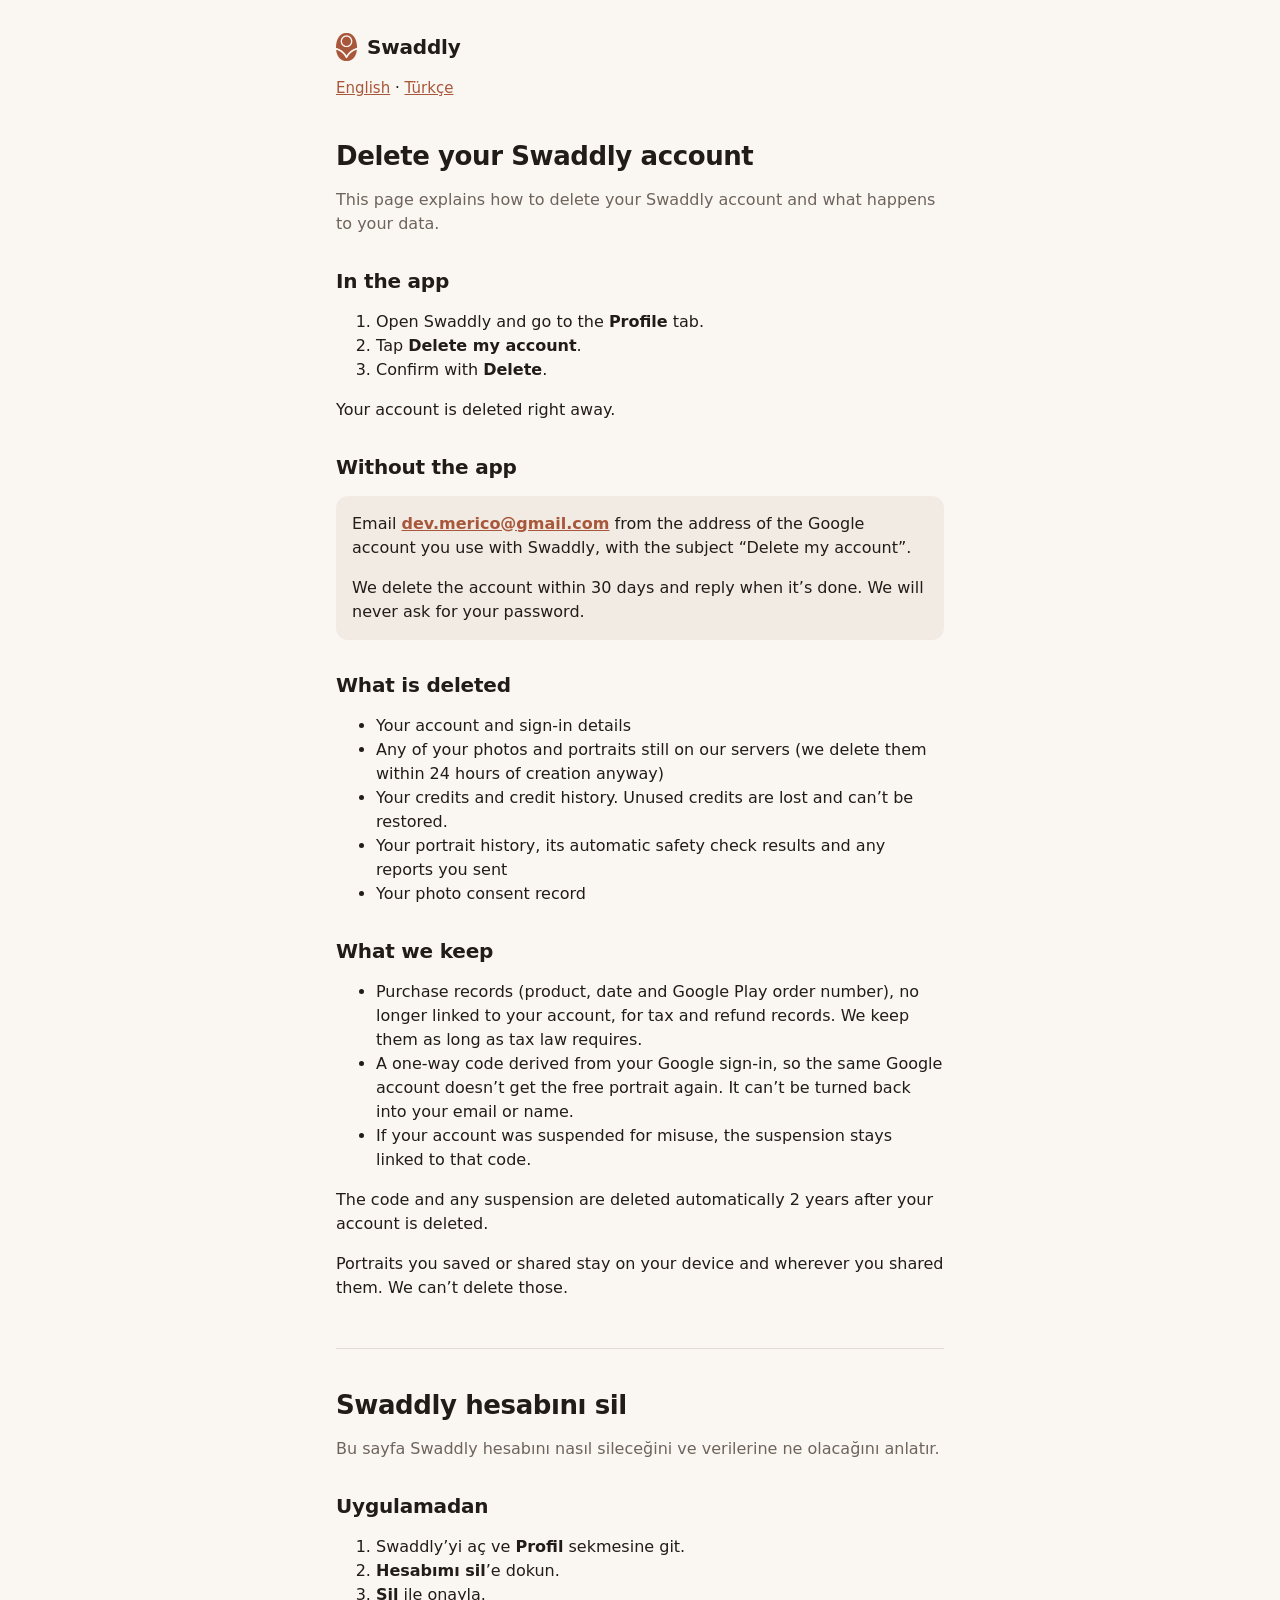
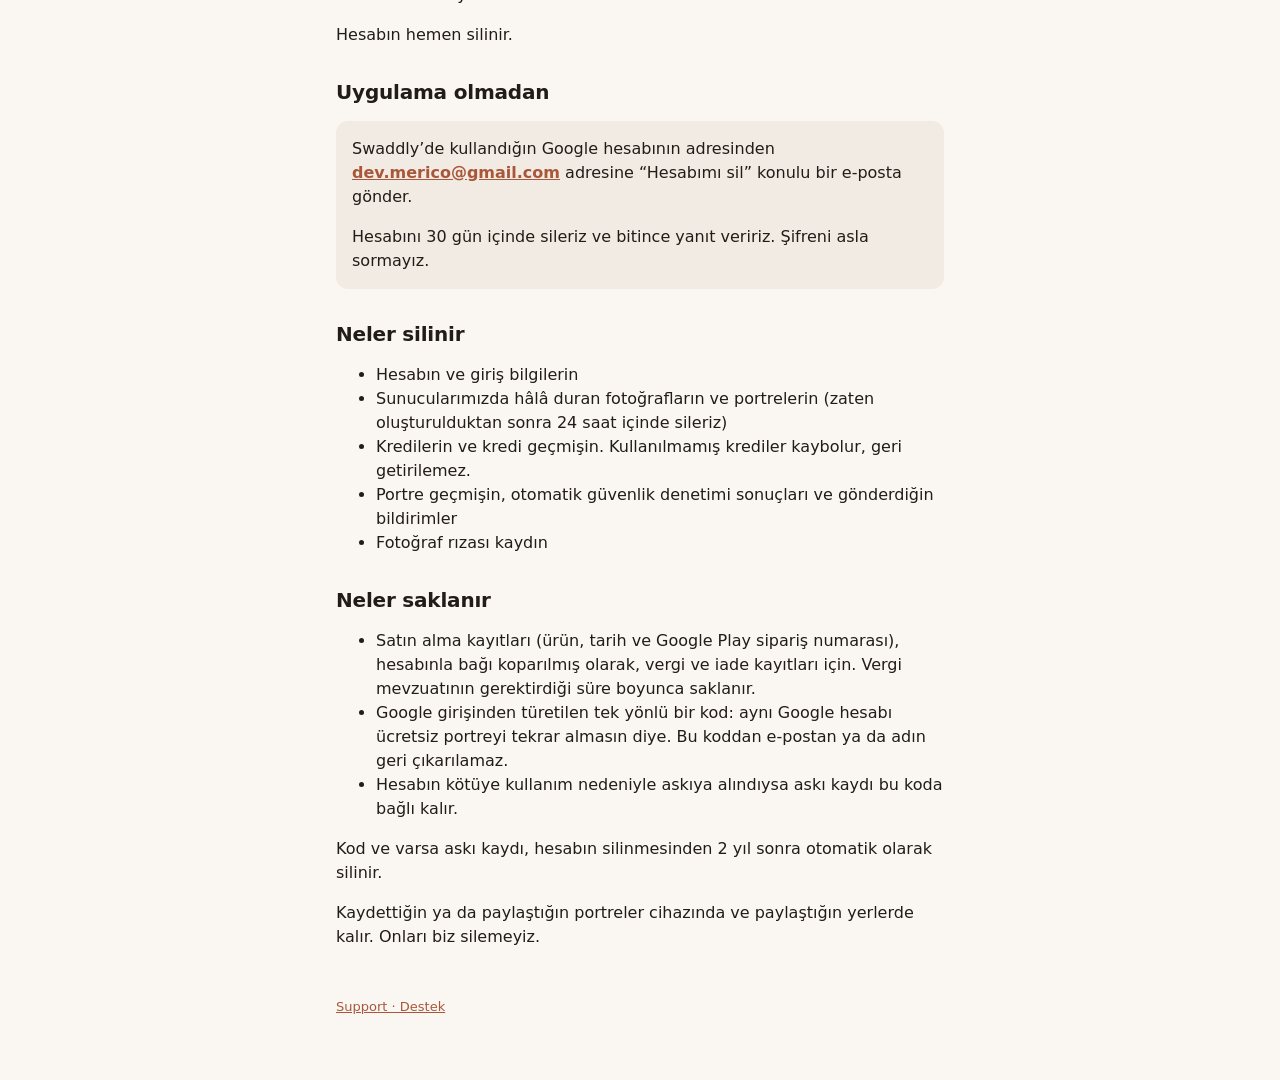
==== delete-account/index.html @ e04efac0 "feat: destek ve hesap silme sayfaları Swaddly'nin herkese açık sayfaları (GitHub Pages): destek ve k" ====
<!doctype html>
<html lang="en">
<head>
  <meta charset="utf-8">
  <meta name="viewport" content="width=device-width, initial-scale=1">
  <title>Delete your Swaddly account</title>
  <meta name="description" content="How to delete your Swaddly account and what happens to your data.">
  <link rel="icon" href="../favicon.png">
  <link rel="stylesheet" href="../assets/style.css">
</head>
<body>
<main>
  <a class="brand" href="../"><span class="brand-mark" aria-hidden="true"></span>Swaddly</a>

  <p class="languages"><a href="#en">English</a> · <a href="#tr">Türkçe</a></p>

  <section id="en">
    <h1>Delete your Swaddly account</h1>
    <p class="muted">This page explains how to delete your Swaddly account and what happens to your data.</p>

    <h2>In the app</h2>
    <ol>
      <li>Open Swaddly and go to the <strong>Profile</strong> tab.</li>
      <li>Tap <strong>Delete my account</strong>.</li>
      <li>Confirm with <strong>Delete</strong>.</li>
    </ol>
    <p>Your account is deleted right away.</p>

    <h2>Without the app</h2>
    <div class="card">
      <p>Email <a class="email" href="mailto:dev.merico@gmail.com?subject=Delete%20my%20account">dev.merico@gmail.com</a> from the address of the Google account you use with Swaddly, with the subject “Delete my account”.</p>
      <p>We delete the account within 30 days and reply when it’s done. We will never ask for your password.</p>
    </div>

    <h2>What is deleted</h2>
    <ul>
      <li>Your account and sign-in details</li>
      <li>Any of your photos and portraits still on our servers (we delete them within 24 hours of creation anyway)</li>
      <li>Your credits and credit history. Unused credits are lost and can’t be restored.</li>
      <li>Your portrait history, its automatic safety check results and any reports you sent</li>
      <li>Your photo consent record</li>
    </ul>

    <h2>What we keep</h2>
    <ul>
      <li>Purchase records (product, date and Google Play order number), no longer linked to your account, for tax and refund records. We keep them as long as tax law requires.</li>
      <li>A one-way code derived from your Google sign-in, so the same Google account doesn’t get the free portrait again. It can’t be turned back into your email or name.</li>
      <li>If your account was suspended for misuse, the suspension stays linked to that code.</li>
    </ul>
    <p>The code and any suspension are deleted automatically 2 years after your account is deleted.</p>
    <p>Portraits you saved or shared stay on your device and wherever you shared them. We can’t delete those.</p>
  </section>

  <hr>

  <section id="tr" lang="tr">
    <h1>Swaddly hesabını sil</h1>
    <p class="muted">Bu sayfa Swaddly hesabını nasıl sileceğini ve verilerine ne olacağını anlatır.</p>

    <h2>Uygulamadan</h2>
    <ol>
      <li>Swaddly’yi aç ve <strong>Profil</strong> sekmesine git.</li>
      <li><strong>Hesabımı sil</strong>’e dokun.</li>
      <li><strong>Sil</strong> ile onayla.</li>
    </ol>
    <p>Hesabın hemen silinir.</p>

    <h2>Uygulama olmadan</h2>
    <div class="card">
      <p>Swaddly’de kullandığın Google hesabının adresinden <a class="email" href="mailto:dev.merico@gmail.com?subject=Hesab%C4%B1m%C4%B1%20sil">dev.merico@gmail.com</a> adresine “Hesabımı sil” konulu bir e-posta gönder.</p>
      <p>Hesabını 30 gün içinde sileriz ve bitince yanıt veririz. Şifreni asla sormayız.</p>
    </div>

    <h2>Neler silinir</h2>
    <ul>
      <li>Hesabın ve giriş bilgilerin</li>
      <li>Sunucularımızda hâlâ duran fotoğrafların ve portrelerin (zaten oluşturulduktan sonra 24 saat içinde sileriz)</li>
      <li>Kredilerin ve kredi geçmişin. Kullanılmamış krediler kaybolur, geri getirilemez.</li>
      <li>Portre geçmişin, otomatik güvenlik denetimi sonuçları ve gönderdiğin bildirimler</li>
      <li>Fotoğraf rızası kaydın</li>
    </ul>

    <h2>Neler saklanır</h2>
    <ul>
      <li>Satın alma kayıtları (ürün, tarih ve Google Play sipariş numarası), hesabınla bağı koparılmış olarak, vergi ve iade kayıtları için. Vergi mevzuatının gerektirdiği süre boyunca saklanır.</li>
      <li>Google girişinden türetilen tek yönlü bir kod: aynı Google hesabı ücretsiz portreyi tekrar almasın diye. Bu koddan e-postan ya da adın geri çıkarılamaz.</li>
      <li>Hesabın kötüye kullanım nedeniyle askıya alındıysa askı kaydı bu koda bağlı kalır.</li>
    </ul>
    <p>Kod ve varsa askı kaydı, hesabın silinmesinden 2 yıl sonra otomatik olarak silinir.</p>
    <p>Kaydettiğin ya da paylaştığın portreler cihazında ve paylaştığın yerlerde kalır. Onları biz silemeyiz.</p>
  </section>

  <footer>
    <a href="../support/">Support · Destek</a>
  </footer>
</main>
</body>
</html>
---- assets/style.css ----
/* Swaddly renkleri (uygulama deposundaki DESIGN.md §2). Yazı tipi dışarıdan
   yüklenmez: ziyaretçinin bilgisi üçüncü tarafa gitmesin. */
:root {
  color-scheme: light dark;
  --background: #faf7f3;
  --surface: #f1ebe4;
  --border: #e4dbd2;
  --text: #221c18;
  --text-muted: #6e645c;
  --accent: #a9573a;
}

@media (prefers-color-scheme: dark) {
  :root {
    --background: #141110;
    --surface: #221c19;
    --border: #3a322c;
    --text: #f3ede7;
    --text-muted: #a89c92;
    --accent: #e3936f;
  }
}

* {
  box-sizing: border-box;
}

body {
  margin: 0;
  background: var(--background);
  color: var(--text);
  font: 16px/1.5 Inter, system-ui, -apple-system, "Segoe UI", Roboto, sans-serif;
}

main {
  max-width: 640px;
  margin: 0 auto;
  padding: 32px 16px 64px;
}

a {
  color: var(--accent);
}

.brand {
  display: flex;
  align-items: center;
  gap: 10px;
  font-weight: 600;
  font-size: 20px;
  letter-spacing: -0.2px;
  color: var(--text);
  text-decoration: none;
}

/* Beyaz PNG simge, vurgu rengiyle boyanır (uygulamadaki BrandMark gibi). */
.brand-mark {
  width: 21px;
  height: 28px;
  background: var(--accent);
  mask: url("logo-mark.png") center / contain no-repeat;
  -webkit-mask: url("logo-mark.png") center / contain no-repeat;
}

h1 {
  margin: 40px 0 8px;
  font-size: 26px;
  line-height: 32px;
  letter-spacing: -0.4px;
}

h2 {
  margin: 32px 0 8px;
  font-size: 20px;
  line-height: 26px;
  letter-spacing: -0.2px;
}

.muted {
  color: var(--text-muted);
}

.languages {
  font-size: 15px;
}

.card {
  margin: 16px 0;
  padding: 16px;
  border-radius: 12px;
  background: var(--surface);
}

.card p:first-child {
  margin-top: 0;
}

.card p:last-child {
  margin-bottom: 0;
}

.email {
  font-weight: 600;
  overflow-wrap: anywhere;
}

hr {
  margin: 48px 0 0;
  border: 0;
  border-top: 1px solid var(--border);
}

footer {
  margin-top: 48px;
  font-size: 13px;
  color: var(--text-muted);
}
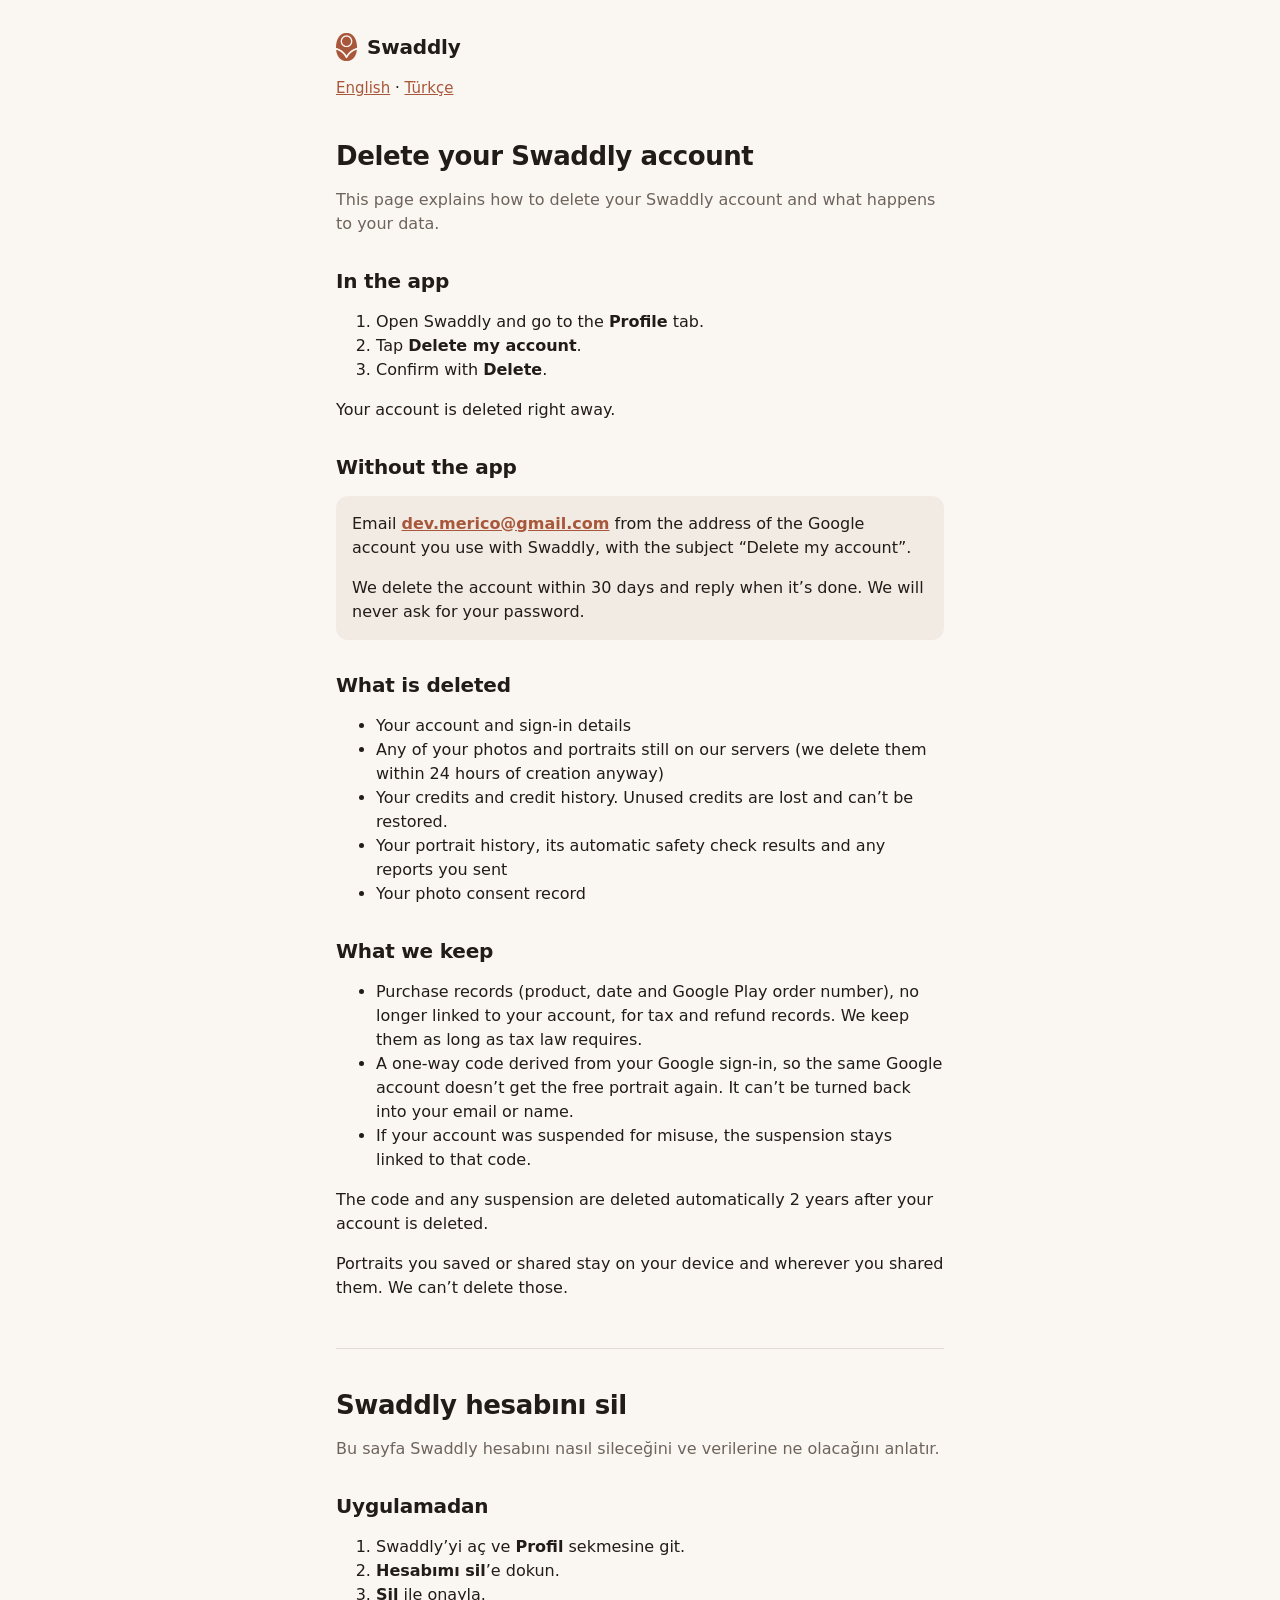
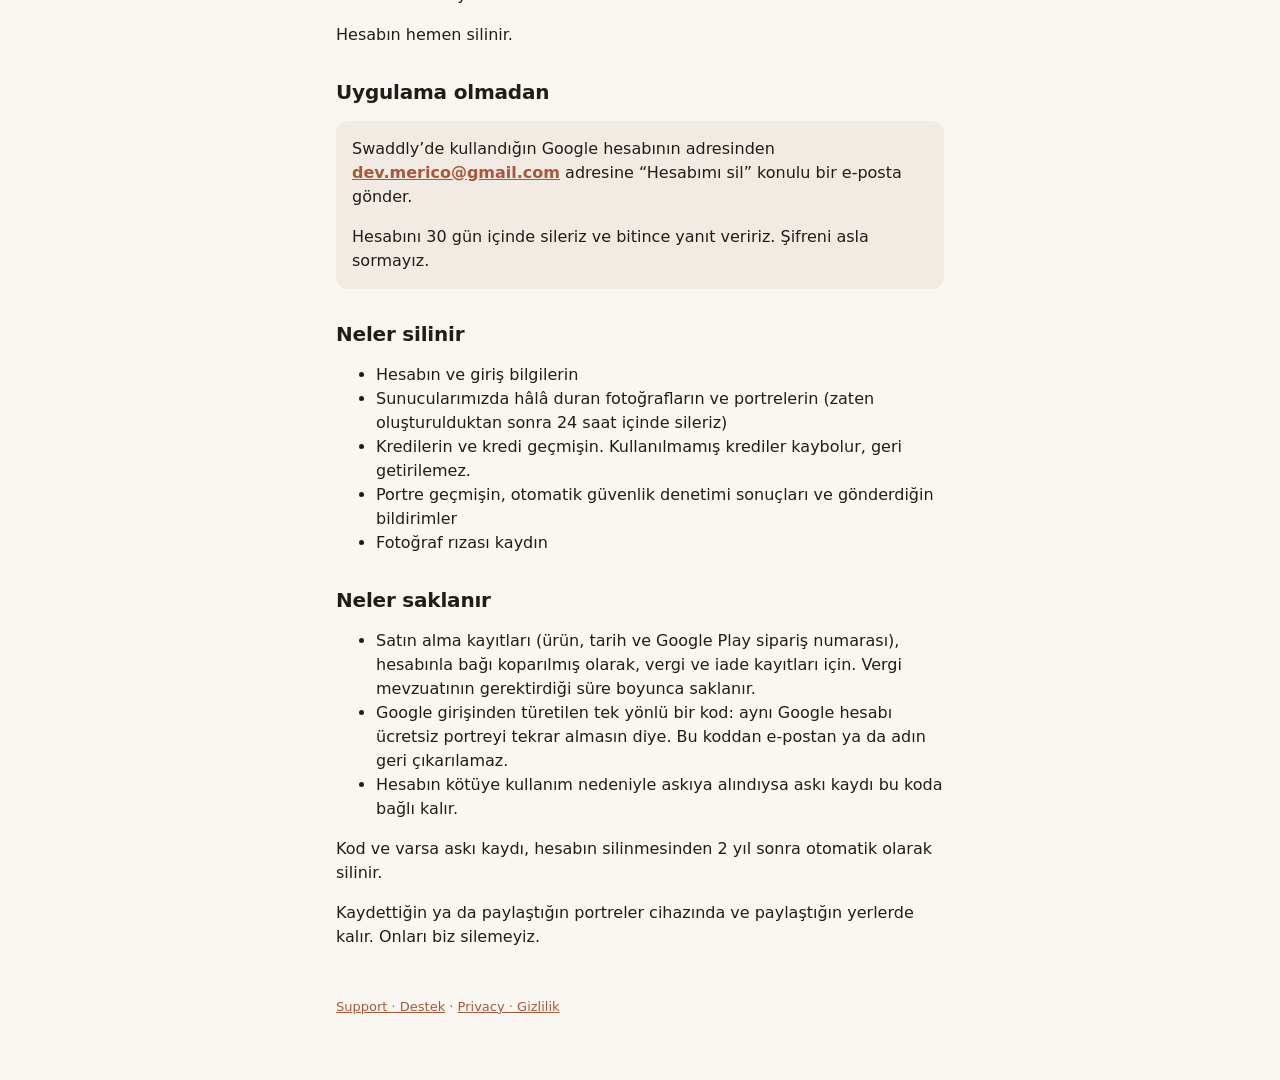
==== commit 96ad6106: "feat: gizlilik politikası (KVKK aydınlatma metni dahil) İngilizce ve Türkçe. Ana sayfa, destek ve he" ====
--- a/delete-account/index.html
+++ b/delete-account/index.html
@@ -91,7 +91,7 @@
   </section>
 
   <footer>
-    <a href="../support/">Support · Destek</a>
+    <a href="../support/">Support · Destek</a> · <a href="../privacy/">Privacy · Gizlilik</a>
   </footer>
 </main>
 </body>
--- a/assets/style.css
+++ b/assets/style.css
@@ -76,6 +76,12 @@
   letter-spacing: -0.2px;
 }
 
+h3 {
+  margin: 24px 0 4px;
+  font-size: 16px;
+  line-height: 22px;
+}
+
 .muted {
   color: var(--text-muted);
 }
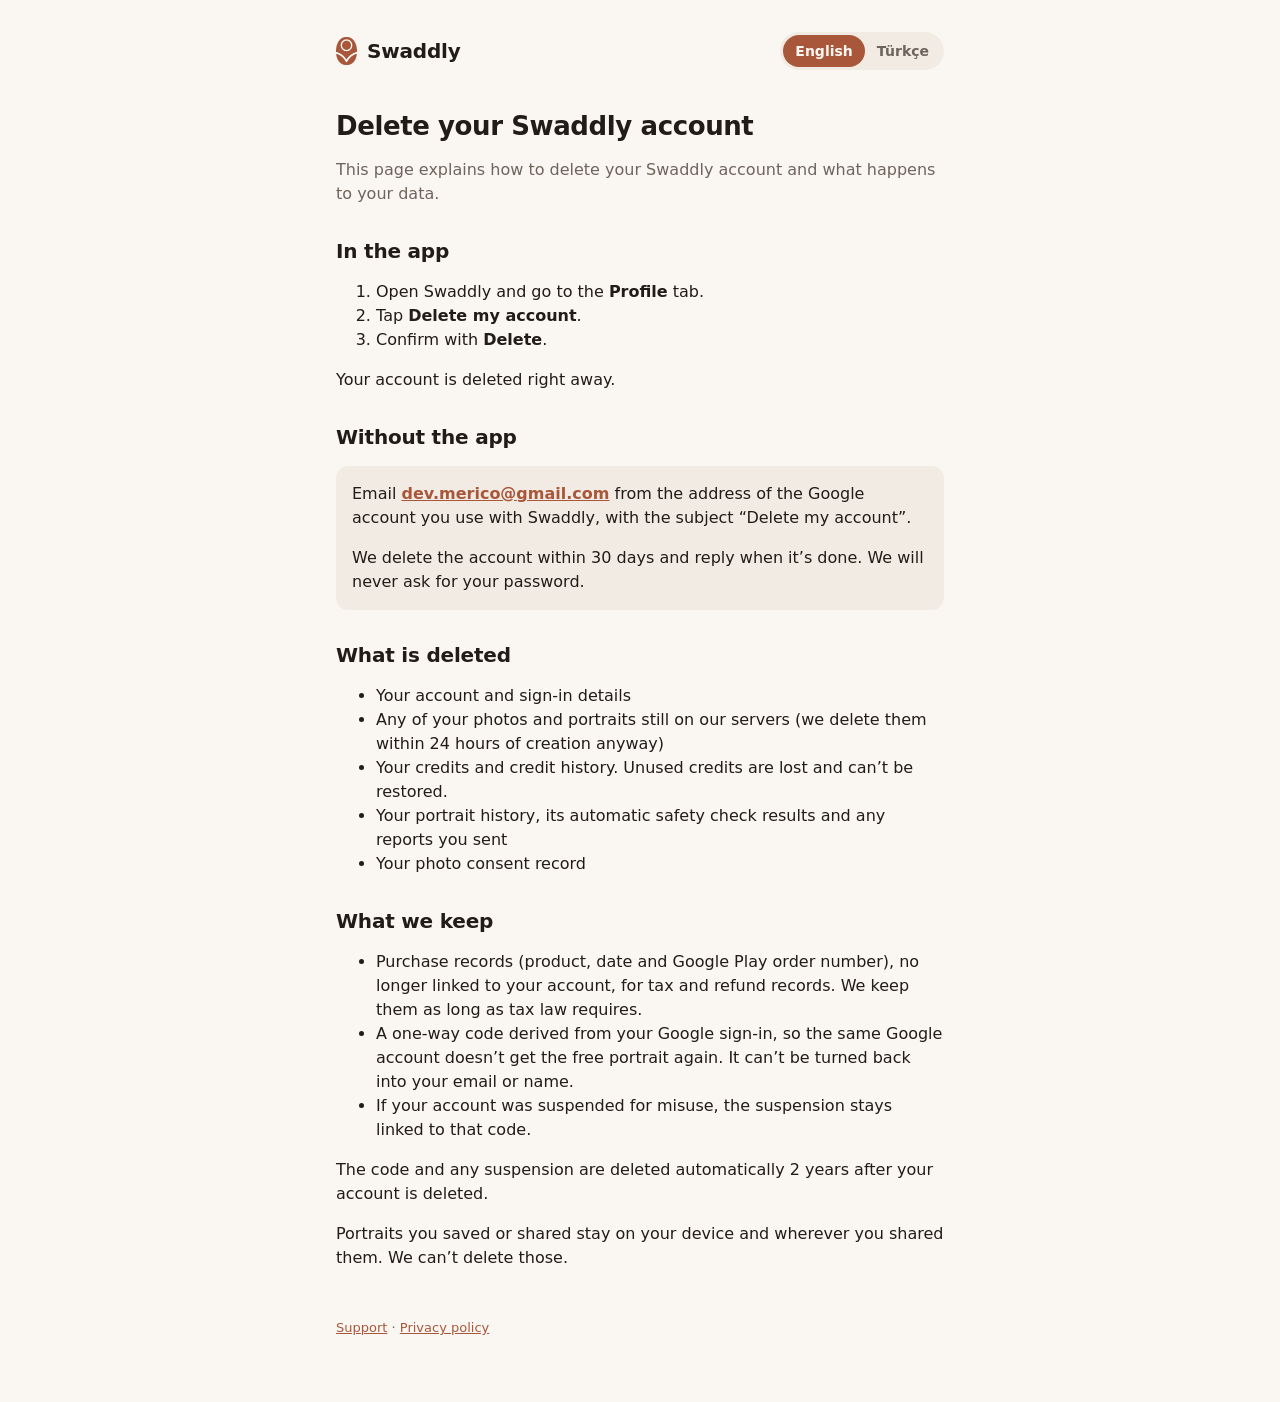
==== commit 206287fe: "feat: sayfalarda dil seçimi (English / Türkçe) Her sayfada iki dil birlikte durur; assets/lang.js ad" ====
--- a/delete-account/index.html
+++ b/delete-account/index.html
@@ -7,14 +7,19 @@
   <meta name="description" content="How to delete your Swaddly account and what happens to your data.">
   <link rel="icon" href="../favicon.png">
   <link rel="stylesheet" href="../assets/style.css">
+  <script src="../assets/lang.js"></script>
 </head>
 <body>
 <main>
-  <a class="brand" href="../"><span class="brand-mark" aria-hidden="true"></span>Swaddly</a>
+  <header class="top">
+    <a class="brand" href="../" data-keep-lang><span class="brand-mark" aria-hidden="true"></span>Swaddly</a>
+    <nav class="languages" aria-label="Language · Dil">
+      <a href="#en" hreflang="en" data-switch>English</a>
+      <a href="#tr" hreflang="tr" lang="tr" data-switch>Türkçe</a>
+    </nav>
+  </header>
 
-  <p class="languages"><a href="#en">English</a> · <a href="#tr">Türkçe</a></p>
-
-  <section id="en">
+  <section data-lang="en">
     <h1>Delete your Swaddly account</h1>
     <p class="muted">This page explains how to delete your Swaddly account and what happens to your data.</p>
 
@@ -51,9 +56,9 @@
     <p>Portraits you saved or shared stay on your device and wherever you shared them. We can’t delete those.</p>
   </section>
 
-  <hr>
+  <hr class="lang-divider">
 
-  <section id="tr" lang="tr">
+  <section lang="tr" data-lang="tr">
     <h1>Swaddly hesabını sil</h1>
     <p class="muted">Bu sayfa Swaddly hesabını nasıl sileceğini ve verilerine ne olacağını anlatır.</p>
 
@@ -90,8 +95,11 @@
     <p>Kaydettiğin ya da paylaştığın portreler cihazında ve paylaştığın yerlerde kalır. Onları biz silemeyiz.</p>
   </section>
 
-  <footer>
-    <a href="../support/">Support · Destek</a> · <a href="../privacy/">Privacy · Gizlilik</a>
+  <footer data-lang="en">
+    <a href="../support/#en">Support</a> · <a href="../privacy/#en">Privacy policy</a>
+  </footer>
+  <footer data-lang="tr" lang="tr">
+    <a href="../support/#tr">Destek</a> · <a href="../privacy/#tr">Gizlilik politikası</a>
   </footer>
 </main>
 </body>
--- a/assets/style.css
+++ b/assets/style.css
@@ -86,8 +86,45 @@
   color: var(--text-muted);
 }
 
+/* Üst satır: logo solda, dil seçimi sağda. */
+.top {
+  display: flex;
+  align-items: center;
+  justify-content: space-between;
+  gap: 16px;
+}
+
 .languages {
-  font-size: 15px;
+  display: flex;
+  flex-shrink: 0;
+  padding: 3px;
+  border-radius: 999px;
+  background: var(--surface);
+  font-size: 14px;
+  line-height: 20px;
+}
+
+.languages a {
+  padding: 6px 12px;
+  border-radius: 999px;
+  color: var(--text-muted);
+  font-weight: 600;
+  text-decoration: none;
+}
+
+html[data-lang="en"] .languages a[hreflang="en"],
+html[data-lang="tr"] .languages a[hreflang="tr"] {
+  background: var(--accent);
+  color: var(--background);
+}
+
+/* Seçilmeyen dil gizlenir (assets/lang.js). JavaScript yoksa iki dil de
+   görünür, alt bilgi İngilizce kalır. */
+html[data-lang="en"] [data-lang="tr"],
+html[data-lang="tr"] [data-lang="en"],
+html[data-lang] .lang-divider,
+html:not([data-lang]) footer[data-lang="tr"] {
+  display: none;
 }
 
 .card {
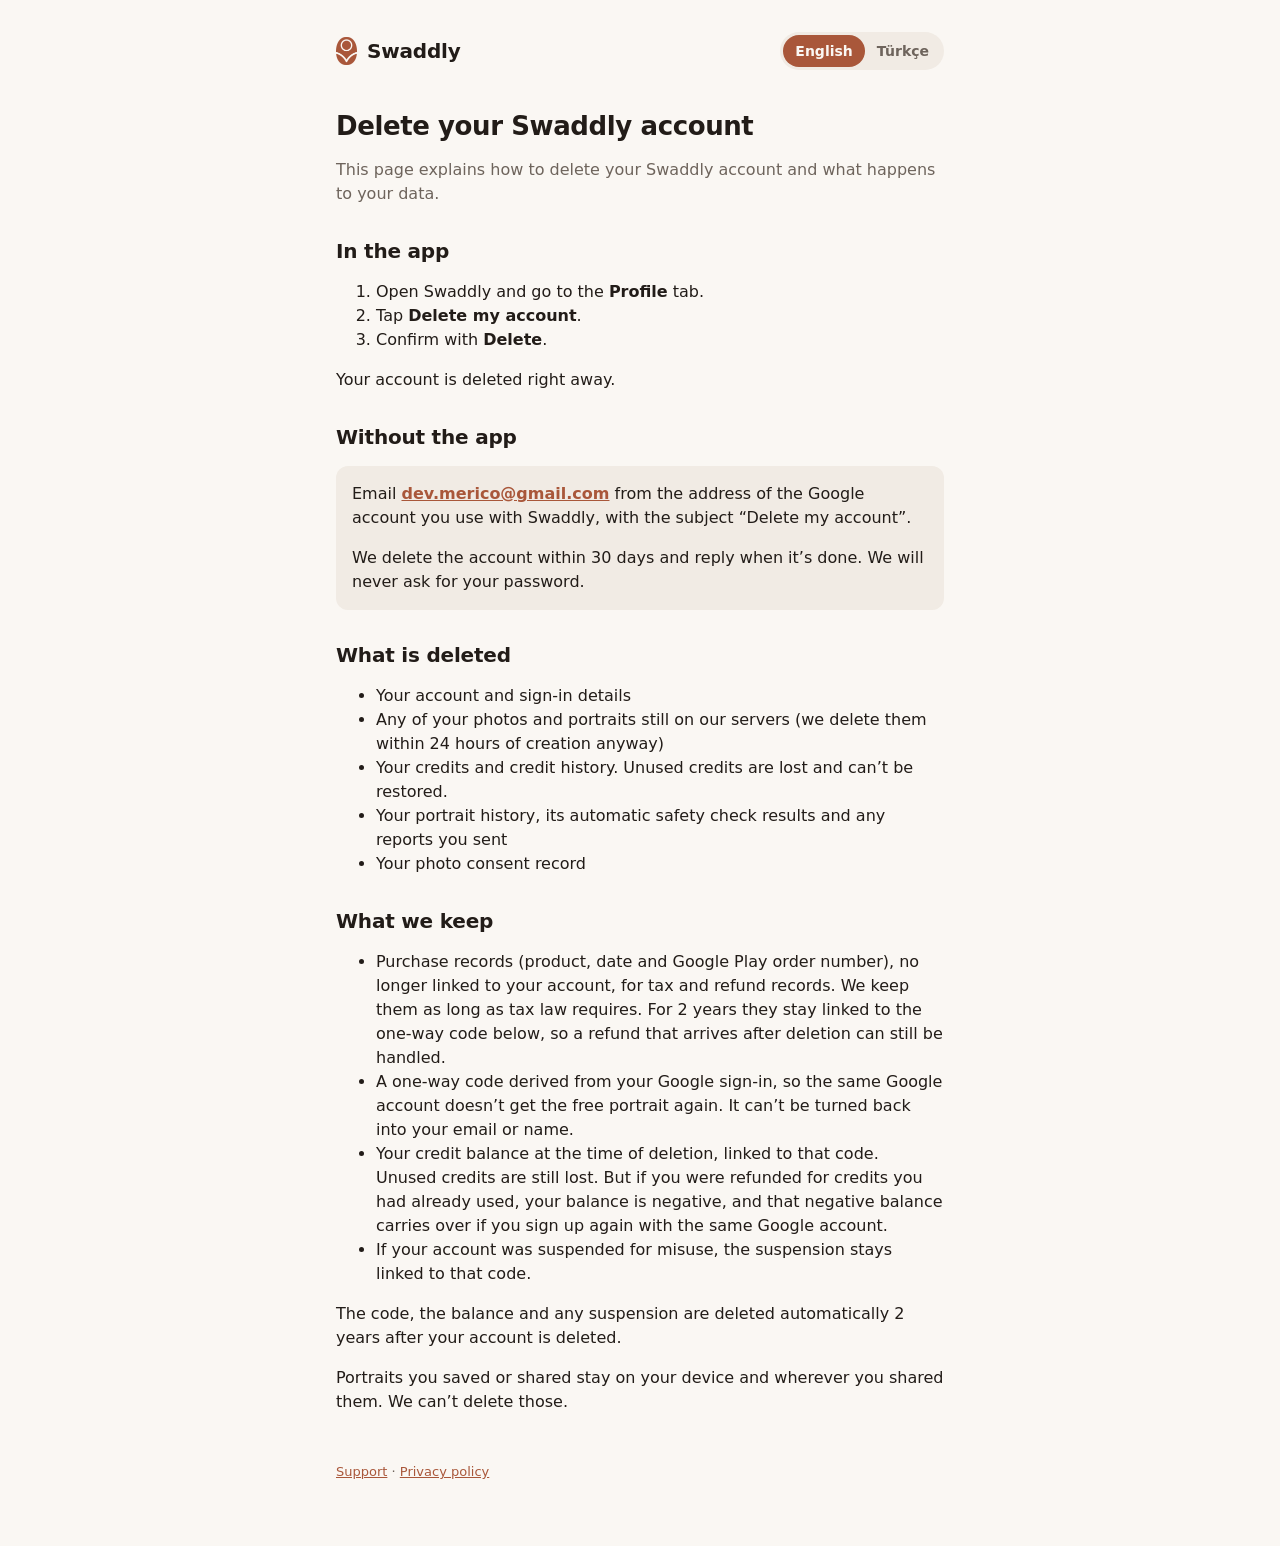
==== commit 60764c54: "docs: silinen hesapta saklanan bakiye ve satın alma bağlantısı Hesap silme ve gizlilik sayfaları (EN" ====
--- a/delete-account/index.html
+++ b/delete-account/index.html
@@ -48,11 +48,12 @@
 
     <h2>What we keep</h2>
     <ul>
-      <li>Purchase records (product, date and Google Play order number), no longer linked to your account, for tax and refund records. We keep them as long as tax law requires.</li>
+      <li>Purchase records (product, date and Google Play order number), no longer linked to your account, for tax and refund records. We keep them as long as tax law requires. For 2 years they stay linked to the one-way code below, so a refund that arrives after deletion can still be handled.</li>
       <li>A one-way code derived from your Google sign-in, so the same Google account doesn’t get the free portrait again. It can’t be turned back into your email or name.</li>
+      <li>Your credit balance at the time of deletion, linked to that code. Unused credits are still lost. But if you were refunded for credits you had already used, your balance is negative, and that negative balance carries over if you sign up again with the same Google account.</li>
       <li>If your account was suspended for misuse, the suspension stays linked to that code.</li>
     </ul>
-    <p>The code and any suspension are deleted automatically 2 years after your account is deleted.</p>
+    <p>The code, the balance and any suspension are deleted automatically 2 years after your account is deleted.</p>
     <p>Portraits you saved or shared stay on your device and wherever you shared them. We can’t delete those.</p>
   </section>
 
@@ -87,11 +88,12 @@
 
     <h2>Neler saklanır</h2>
     <ul>
-      <li>Satın alma kayıtları (ürün, tarih ve Google Play sipariş numarası), hesabınla bağı koparılmış olarak, vergi ve iade kayıtları için. Vergi mevzuatının gerektirdiği süre boyunca saklanır.</li>
+      <li>Satın alma kayıtları (ürün, tarih ve Google Play sipariş numarası), hesabınla bağı koparılmış olarak, vergi ve iade kayıtları için. Vergi mevzuatının gerektirdiği süre boyunca saklanır. Silmeden sonra gelen bir iade yine işlenebilsin diye 2 yıl boyunca aşağıdaki tek yönlü koda bağlı kalır.</li>
       <li>Google girişinden türetilen tek yönlü bir kod: aynı Google hesabı ücretsiz portreyi tekrar almasın diye. Bu koddan e-postan ya da adın geri çıkarılamaz.</li>
+      <li>Silme anındaki kredi bakiyen, bu koda bağlı olarak. Kullanılmamış krediler yine geri gelmez. Ama kullandığın krediler için iade aldıysan bakiyen eksidedir ve aynı Google hesabıyla yeniden kaydolursan bu eksi bakiye yeni hesabına geçer.</li>
       <li>Hesabın kötüye kullanım nedeniyle askıya alındıysa askı kaydı bu koda bağlı kalır.</li>
     </ul>
-    <p>Kod ve varsa askı kaydı, hesabın silinmesinden 2 yıl sonra otomatik olarak silinir.</p>
+    <p>Kod, bakiye ve varsa askı kaydı, hesabın silinmesinden 2 yıl sonra otomatik olarak silinir.</p>
     <p>Kaydettiğin ya da paylaştığın portreler cihazında ve paylaştığın yerlerde kalır. Onları biz silemeyiz.</p>
   </section>
 
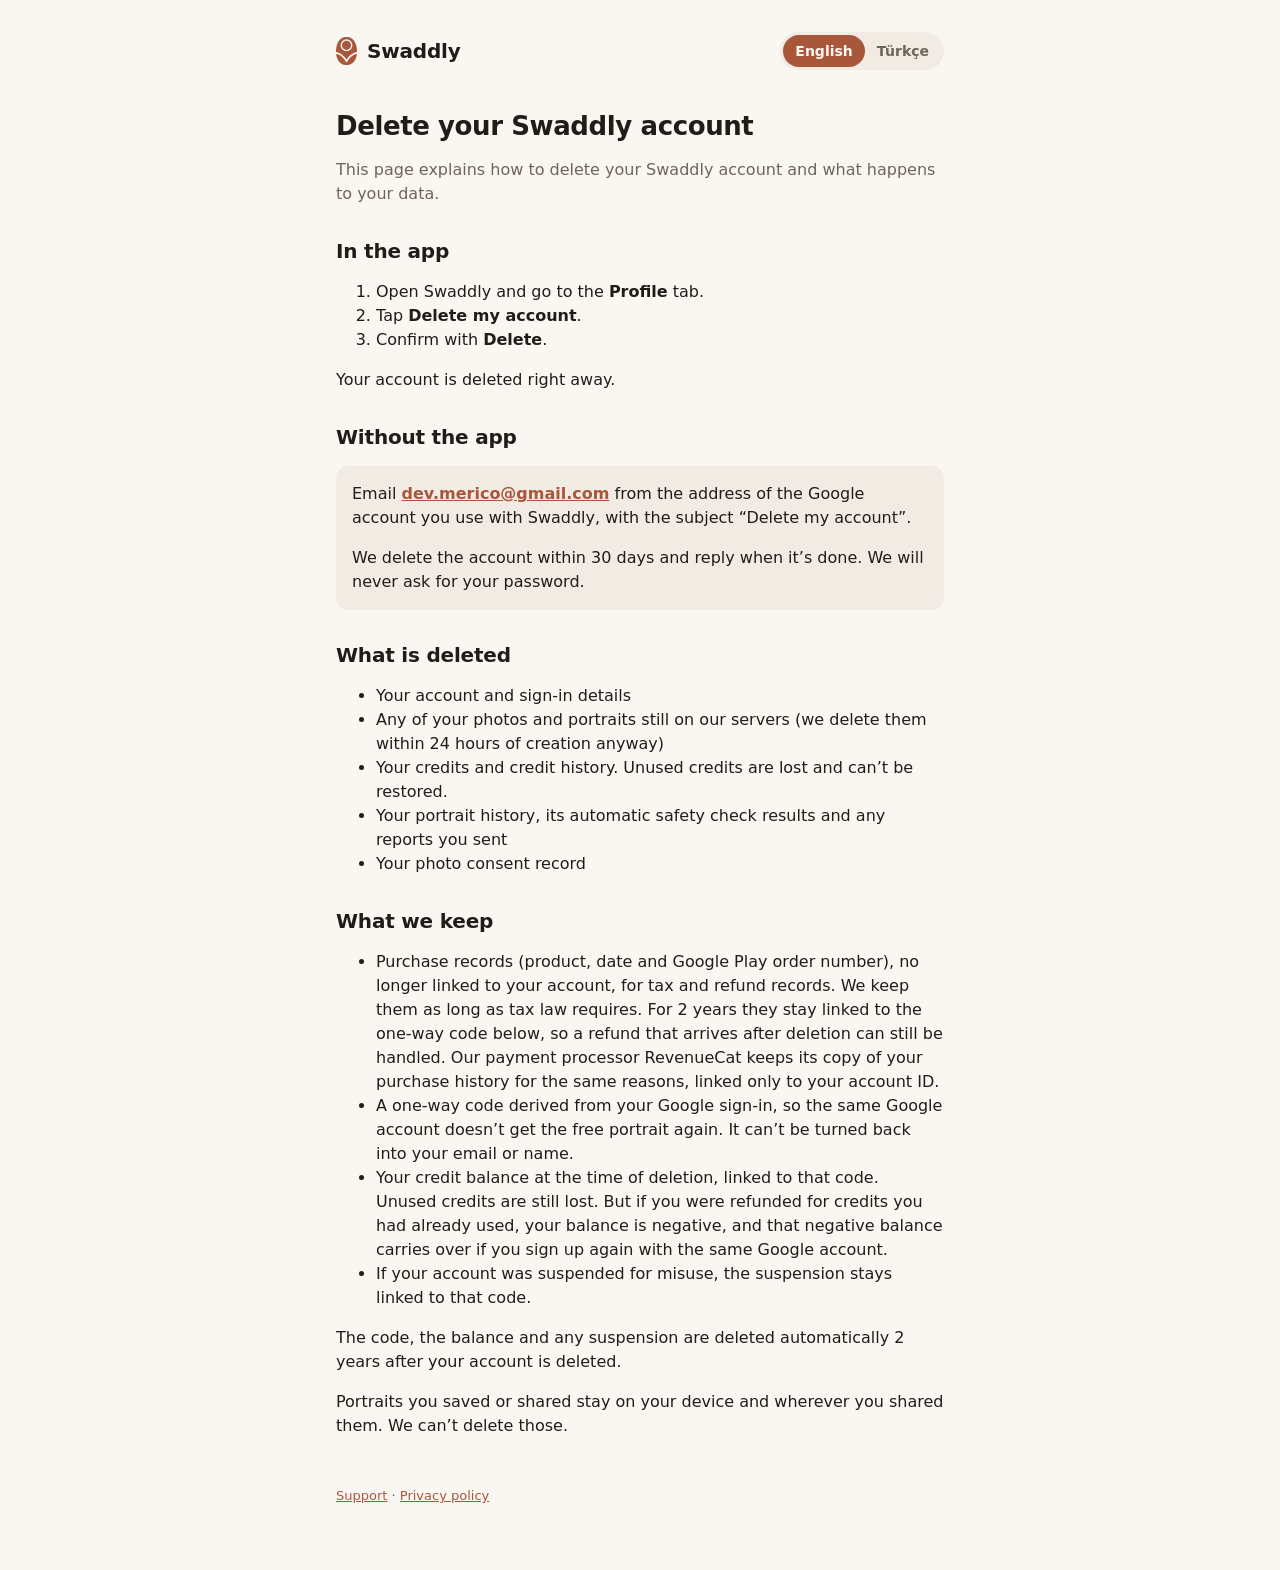
==== commit 2980d565: "docs: RevenueCat'in satın alma geçmişini saklaması Gizlilik politikası ve hesap silme sayfası (EN ve" ====
--- a/delete-account/index.html
+++ b/delete-account/index.html
@@ -48,7 +48,7 @@
 
     <h2>What we keep</h2>
     <ul>
-      <li>Purchase records (product, date and Google Play order number), no longer linked to your account, for tax and refund records. We keep them as long as tax law requires. For 2 years they stay linked to the one-way code below, so a refund that arrives after deletion can still be handled.</li>
+      <li>Purchase records (product, date and Google Play order number), no longer linked to your account, for tax and refund records. We keep them as long as tax law requires. For 2 years they stay linked to the one-way code below, so a refund that arrives after deletion can still be handled. Our payment processor RevenueCat keeps its copy of your purchase history for the same reasons, linked only to your account ID.</li>
       <li>A one-way code derived from your Google sign-in, so the same Google account doesn’t get the free portrait again. It can’t be turned back into your email or name.</li>
       <li>Your credit balance at the time of deletion, linked to that code. Unused credits are still lost. But if you were refunded for credits you had already used, your balance is negative, and that negative balance carries over if you sign up again with the same Google account.</li>
       <li>If your account was suspended for misuse, the suspension stays linked to that code.</li>
@@ -88,7 +88,7 @@
 
     <h2>Neler saklanır</h2>
     <ul>
-      <li>Satın alma kayıtları (ürün, tarih ve Google Play sipariş numarası), hesabınla bağı koparılmış olarak, vergi ve iade kayıtları için. Vergi mevzuatının gerektirdiği süre boyunca saklanır. Silmeden sonra gelen bir iade yine işlenebilsin diye 2 yıl boyunca aşağıdaki tek yönlü koda bağlı kalır.</li>
+      <li>Satın alma kayıtları (ürün, tarih ve Google Play sipariş numarası), hesabınla bağı koparılmış olarak, vergi ve iade kayıtları için. Vergi mevzuatının gerektirdiği süre boyunca saklanır. Silmeden sonra gelen bir iade yine işlenebilsin diye 2 yıl boyunca aşağıdaki tek yönlü koda bağlı kalır. Ödeme altyapımız RevenueCat de satın alma geçmişinin kendi kopyasını aynı gerekçelerle, yalnızca hesap kimliğine bağlı olarak saklar.</li>
       <li>Google girişinden türetilen tek yönlü bir kod: aynı Google hesabı ücretsiz portreyi tekrar almasın diye. Bu koddan e-postan ya da adın geri çıkarılamaz.</li>
       <li>Silme anındaki kredi bakiyen, bu koda bağlı olarak. Kullanılmamış krediler yine geri gelmez. Ama kullandığın krediler için iade aldıysan bakiyen eksidedir ve aynı Google hesabıyla yeniden kaydolursan bu eksi bakiye yeni hesabına geçer.</li>
       <li>Hesabın kötüye kullanım nedeniyle askıya alındıysa askı kaydı bu koda bağlı kalır.</li>
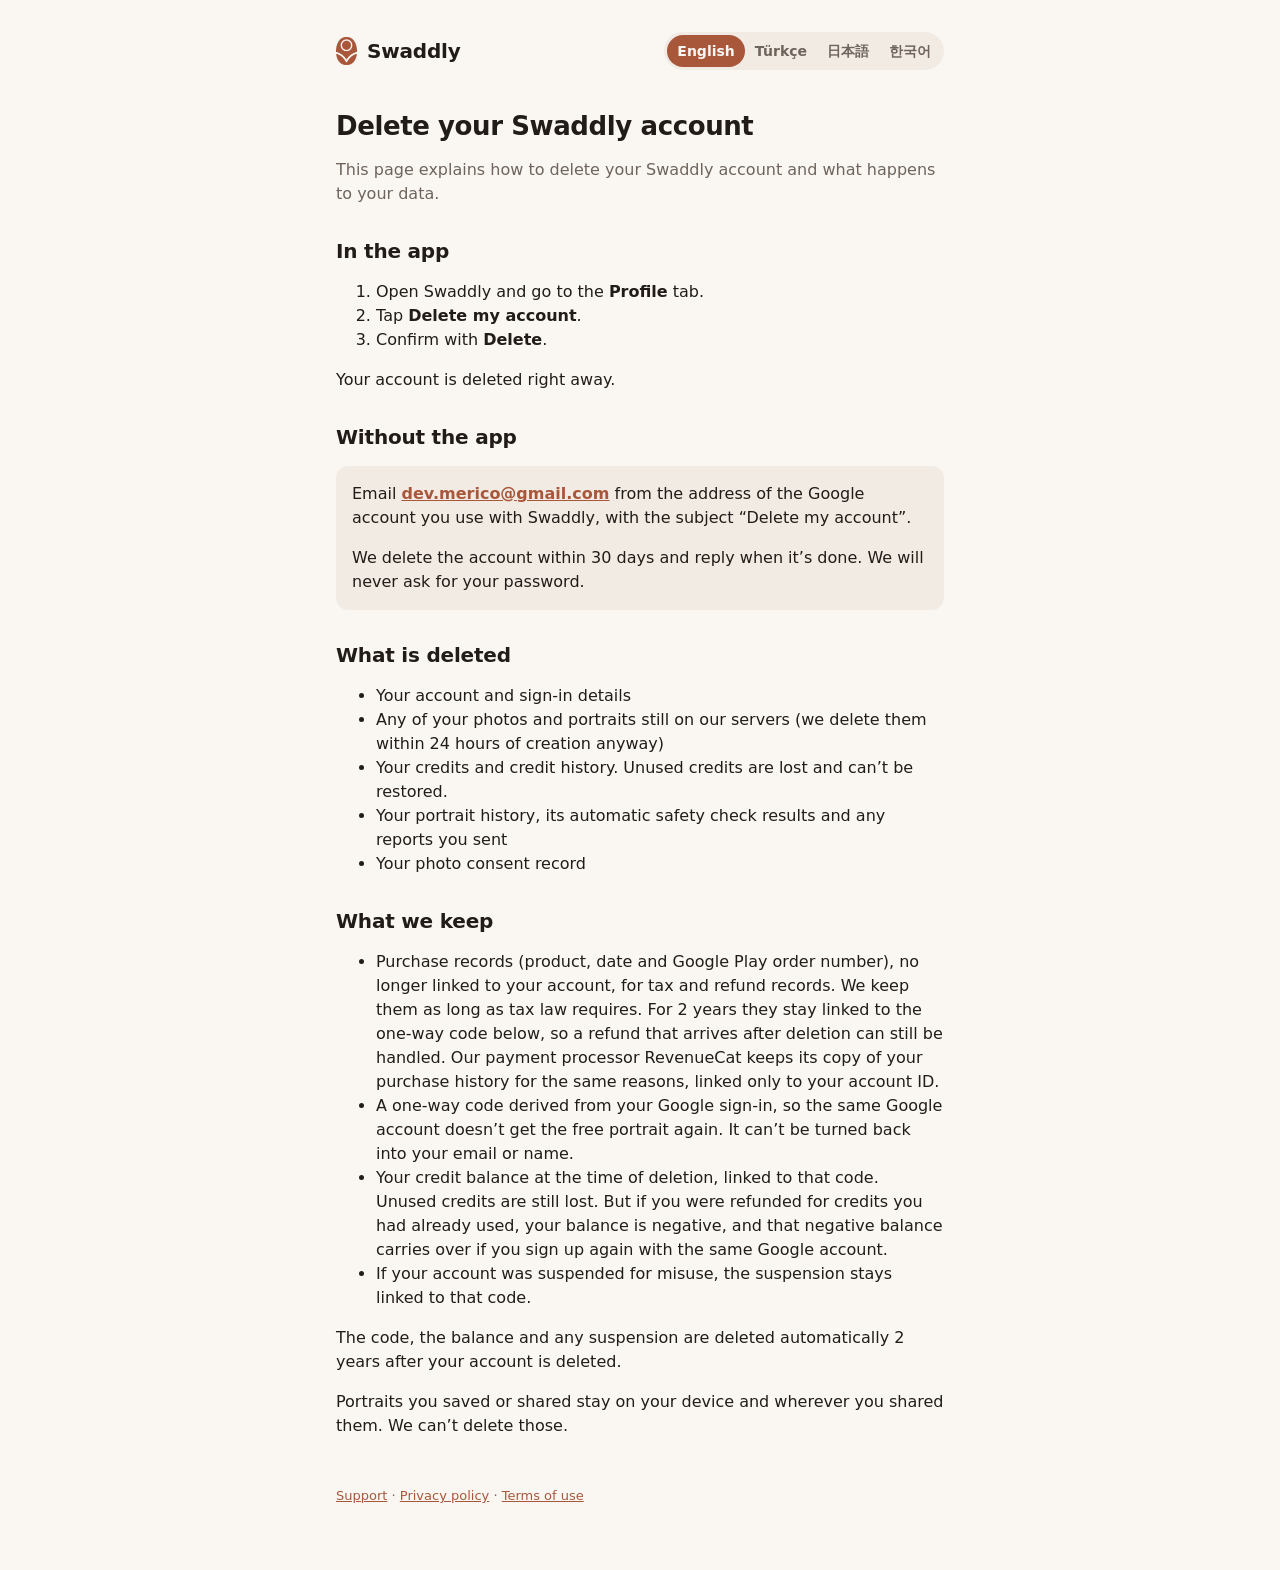
==== commit db8d8808: "docs: tek genel gizlilik politikası, kullanım koşulları, ja/ko sayfalar Gizlilik politikası ve kulla" ====
--- a/delete-account/index.html
+++ b/delete-account/index.html
@@ -13,9 +13,11 @@
 <main>
   <header class="top">
     <a class="brand" href="../" data-keep-lang><span class="brand-mark" aria-hidden="true"></span>Swaddly</a>
-    <nav class="languages" aria-label="Language · Dil">
+    <nav class="languages" aria-label="Language">
       <a href="#en" hreflang="en" data-switch>English</a>
       <a href="#tr" hreflang="tr" lang="tr" data-switch>Türkçe</a>
+      <a href="#ja" hreflang="ja" lang="ja" data-switch>日本語</a>
+      <a href="#ko" hreflang="ko" lang="ko" data-switch>한국어</a>
     </nav>
   </header>
 
@@ -97,11 +99,93 @@
     <p>Kaydettiğin ya da paylaştığın portreler cihazında ve paylaştığın yerlerde kalır. Onları biz silemeyiz.</p>
   </section>
 
+  <section lang="ja" data-lang="ja">
+    <h1>Swaddlyのアカウントを削除する</h1>
+    <p class="muted">Swaddlyのアカウントの削除方法と、データがどうなるかを説明します。</p>
+
+    <h2>アプリで削除する</h2>
+    <ol>
+      <li>Swaddlyを開き、<strong>プロフィール</strong>タブに移動します。</li>
+      <li><strong>アカウントを削除</strong>をタップします。</li>
+      <li><strong>削除</strong>で確定します。</li>
+    </ol>
+    <p>アカウントはすぐに削除されます。</p>
+
+    <h2>アプリを使わずに削除する</h2>
+    <div class="card">
+      <p>Swaddlyで使っているGoogleアカウントのアドレスから、件名を「Delete my account」として <a class="email" href="mailto:dev.merico@gmail.com?subject=Delete%20my%20account">dev.merico@gmail.com</a> へメールしてください。</p>
+      <p>30日以内にアカウントを削除し、完了したら返信します。パスワードをお尋ねすることはありません。</p>
+    </div>
+
+    <h2>削除されるもの</h2>
+    <ul>
+      <li>アカウントとログイン情報</li>
+      <li>サーバーに残っている写真とポートレート（いずれにしても作成から24時間以内に削除しています）</li>
+      <li>クレジットとクレジット履歴。未使用のクレジットは失われ、復元できません。</li>
+      <li>ポートレート履歴、自動の安全チェックの結果、送信した報告</li>
+      <li>写真の利用への同意の記録</li>
+    </ul>
+
+    <h2>保管されるもの</h2>
+    <ul>
+      <li>購入記録（商品、日付、Google Playの注文番号）。アカウントとの紐づけを外し、税務と返金の記録として、税法で必要な期間保管します。削除後に届いた返金にも対応できるよう、2年間は下記の一方向コードに紐づけたままにします。決済基盤のRevenueCatも、同じ理由で、アカウントIDのみに紐づけた購入履歴の写しを保管します。</li>
+      <li>Googleログインから作られる一方向コード。同じGoogleアカウントで無料ポートレートを再び受け取れないようにするためです。このコードからメールアドレスやお名前を復元することはできません。</li>
+      <li>削除時点のクレジット残高（このコードに紐づけて保管）。未使用のクレジットはやはり戻りません。ただし、使用済みのクレジットについて返金を受けた場合は残高がマイナスになっており、同じGoogleアカウントで再登録するとそのマイナス残高が引き継がれます。</li>
+      <li>不正利用によりアカウントが停止されていた場合は、その停止記録もこのコードに紐づけて残ります。</li>
+    </ul>
+    <p>コード、残高、停止記録は、アカウント削除から2年後に自動で削除されます。</p>
+    <p>保存または共有したポートレートは、端末や共有先に残ります。それらを当方で削除することはできません。</p>
+  </section>
+
+  <section lang="ko" data-lang="ko">
+    <h1>Swaddly 계정 삭제</h1>
+    <p class="muted">Swaddly 계정을 삭제하는 방법과 개인정보가 어떻게 되는지 안내합니다.</p>
+
+    <h2>앱에서 삭제</h2>
+    <ol>
+      <li>Swaddly를 열고 <strong>프로필</strong> 탭으로 이동합니다.</li>
+      <li><strong>계정 삭제</strong>를 누릅니다.</li>
+      <li><strong>삭제</strong>를 눌러 확인합니다.</li>
+    </ol>
+    <p>계정은 바로 삭제됩니다.</p>
+
+    <h2>앱 없이 삭제</h2>
+    <div class="card">
+      <p>Swaddly에서 쓰는 Google 계정의 주소로 제목을 'Delete my account'로 하여 <a class="email" href="mailto:dev.merico@gmail.com?subject=Delete%20my%20account">dev.merico@gmail.com</a>에 이메일을 보내 주세요.</p>
+      <p>30일 이내에 계정을 삭제하고, 완료되면 답장을 드립니다. 비밀번호는 절대 묻지 않습니다.</p>
+    </div>
+
+    <h2>삭제되는 정보</h2>
+    <ul>
+      <li>계정과 로그인 정보</li>
+      <li>서버에 아직 남아 있는 사진과 포트레이트(어차피 생성 후 24시간 이내에 삭제합니다)</li>
+      <li>크레딧과 크레딧 내역. 사용하지 않은 크레딧은 사라지며 복구할 수 없습니다.</li>
+      <li>포트레이트 기록, 자동 안전 검사 결과, 보낸 신고</li>
+      <li>사진 이용 동의 기록</li>
+    </ul>
+
+    <h2>보관되는 정보</h2>
+    <ul>
+      <li>구매 기록(상품, 날짜, Google Play 주문 번호). 계정과의 연결을 끊고 세무·환불 기록으로 세법이 요구하는 기간 동안 보관합니다. 삭제 후 들어온 환불도 처리할 수 있도록 2년 동안은 아래 단방향 코드에 연결해 둡니다. 결제 시스템인 RevenueCat도 같은 이유로 계정 ID에만 연결된 구매 내역 사본을 보관합니다.</li>
+      <li>Google 로그인에서 만든 단방향 코드. 같은 Google 계정이 무료 포트레이트를 다시 받지 못하게 하기 위해서입니다. 이 코드로 이메일이나 이름을 복원할 수 없습니다.</li>
+      <li>삭제 시점의 크레딧 잔액(이 코드에 연결). 사용하지 않은 크레딧은 여전히 돌아오지 않습니다. 다만 이미 사용한 크레딧을 환불받았다면 잔액이 마이너스이며, 같은 Google 계정으로 다시 가입하면 그 마이너스 잔액이 이어집니다.</li>
+      <li>악용으로 계정이 정지되었다면 정지 기록도 이 코드에 연결되어 남습니다.</li>
+    </ul>
+    <p>코드, 잔액, 정지 기록은 계정 삭제 2년 후 자동으로 삭제됩니다.</p>
+    <p>저장하거나 공유한 포트레이트는 기기와 공유한 곳에 남습니다. 저희가 삭제할 수 없습니다.</p>
+  </section>
+
   <footer data-lang="en">
-    <a href="../support/#en">Support</a> · <a href="../privacy/#en">Privacy policy</a>
+    <a href="../support/#en">Support</a> · <a href="../privacy/#en">Privacy policy</a> · <a href="../terms/#en">Terms of use</a>
+  </footer>
+  <footer data-lang="ja" lang="ja">
+    <a href="../support/#ja">サポート</a> · <a href="../privacy/#en">プライバシーポリシー</a> · <a href="../terms/#en">利用規約</a>
+  </footer>
+  <footer data-lang="ko" lang="ko">
+    <a href="../support/#ko">지원</a> · <a href="../privacy/#en">개인정보처리방침</a> · <a href="../terms/#en">이용약관</a>
   </footer>
   <footer data-lang="tr" lang="tr">
-    <a href="../support/#tr">Destek</a> · <a href="../privacy/#tr">Gizlilik politikası</a>
+    <a href="../support/#tr">Destek</a> · <a href="../privacy/#tr">Gizlilik politikası</a> · <a href="../terms/#tr">Kullanım koşulları</a>
   </footer>
 </main>
 </body>
--- a/assets/style.css
+++ b/assets/style.css
@@ -89,9 +89,10 @@
 /* Üst satır: logo solda, dil seçimi sağda. */
 .top {
   display: flex;
+  flex-wrap: wrap;
   align-items: center;
   justify-content: space-between;
-  gap: 16px;
+  gap: 12px 16px;
 }
 
 .languages {
@@ -105,7 +106,7 @@
 }
 
 .languages a {
-  padding: 6px 12px;
+  padding: 6px 10px;
   border-radius: 999px;
   color: var(--text-muted);
   font-weight: 600;
@@ -113,18 +114,28 @@
 }
 
 html[data-lang="en"] .languages a[hreflang="en"],
-html[data-lang="tr"] .languages a[hreflang="tr"] {
+html[data-lang="tr"] .languages a[hreflang="tr"],
+html[data-lang="ja"] .languages a[hreflang="ja"],
+html[data-lang="ko"] .languages a[hreflang="ko"] {
   background: var(--accent);
   color: var(--background);
 }
 
-/* Seçilmeyen dil gizlenir (assets/lang.js). JavaScript yoksa iki dil de
+/* Seçilmeyen dil gizlenir (assets/lang.js). JavaScript yoksa bütün diller
    görünür, alt bilgi İngilizce kalır. */
-html[data-lang="en"] [data-lang="tr"],
-html[data-lang="tr"] [data-lang="en"],
+html[data-lang]:not([data-lang="en"]) body [data-lang="en"],
+html[data-lang]:not([data-lang="tr"]) body [data-lang="tr"],
+html[data-lang]:not([data-lang="ja"]) body [data-lang="ja"],
+html[data-lang]:not([data-lang="ko"]) body [data-lang="ko"],
 html[data-lang] .lang-divider,
-html:not([data-lang]) footer[data-lang="tr"] {
+html:not([data-lang]) footer[data-lang]:not([data-lang="en"]) {
   display: none;
+}
+
+/* Japonca ve Korece: satır kelime ortasından kırılmasın (Korece boşlukta,
+   Japonca tarayıcının kurallarıyla). */
+[lang="ko"] {
+  word-break: keep-all;
 }
 
 .card {
